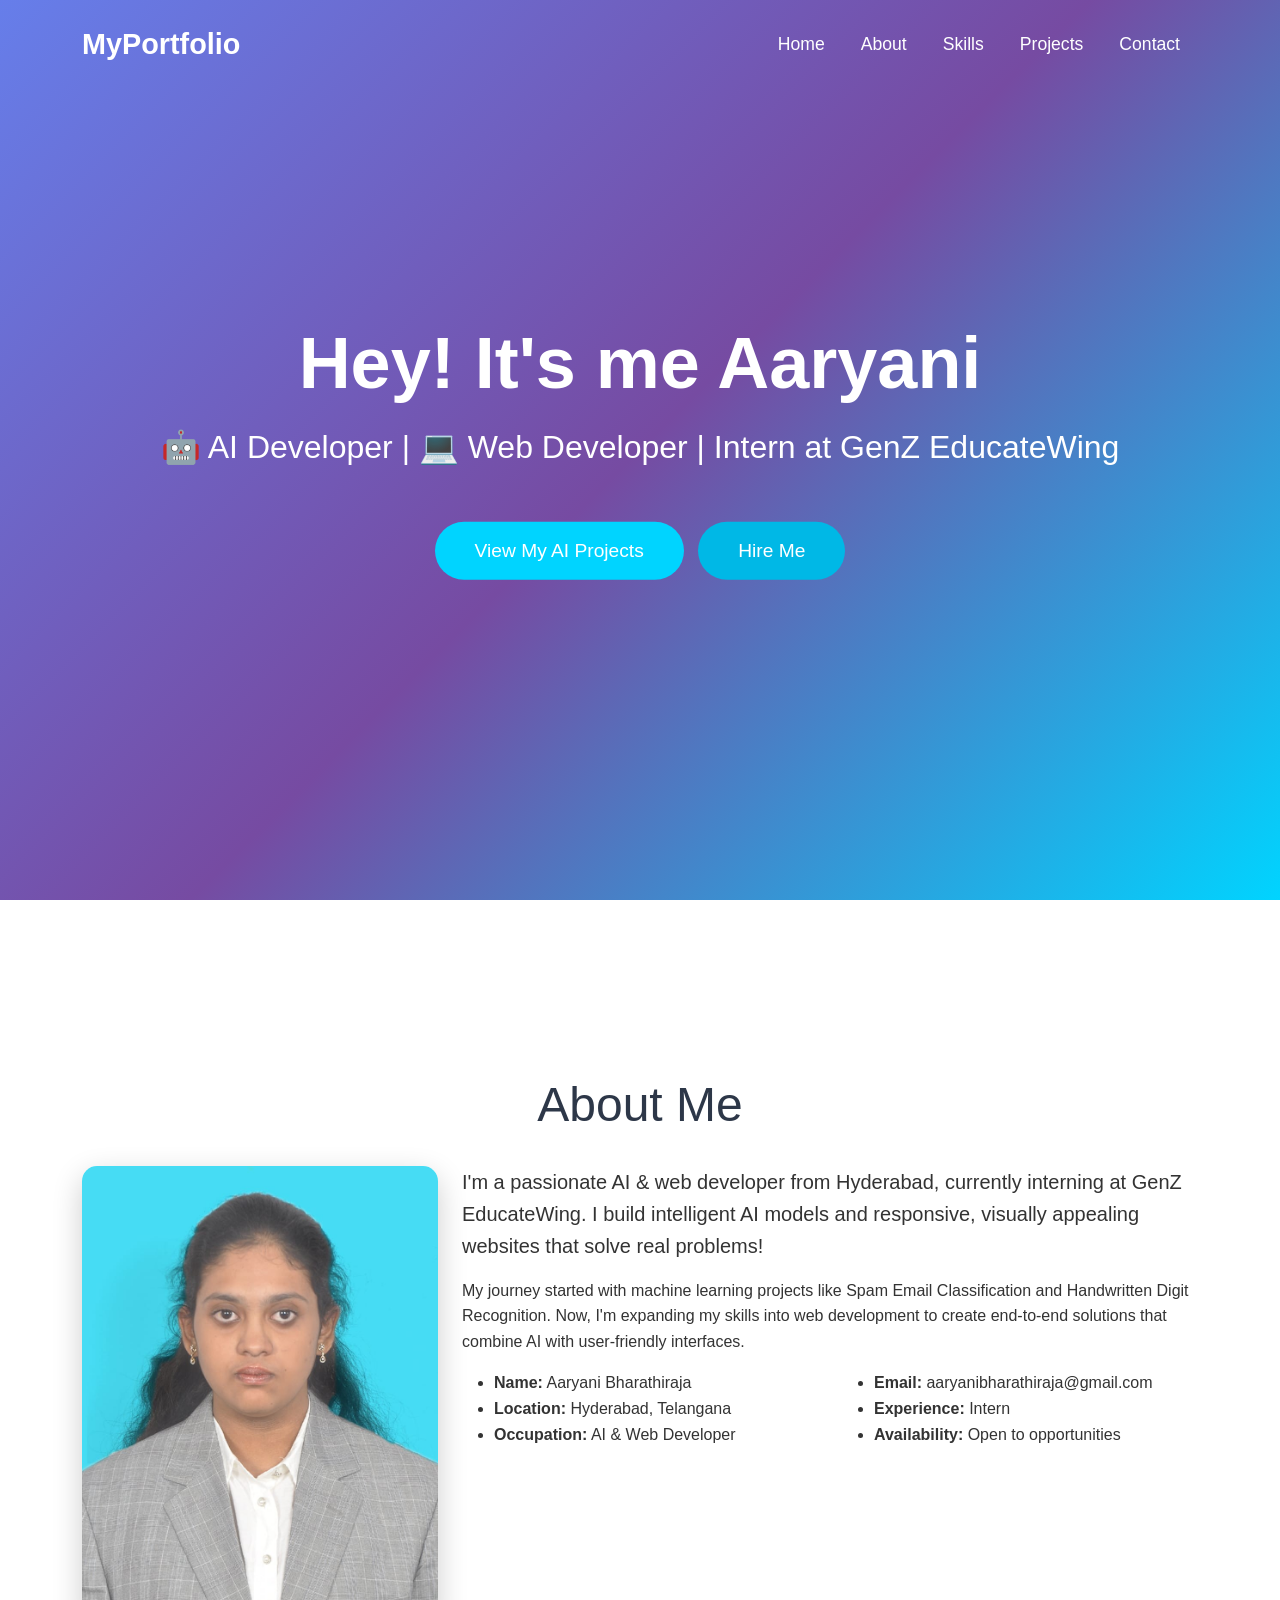
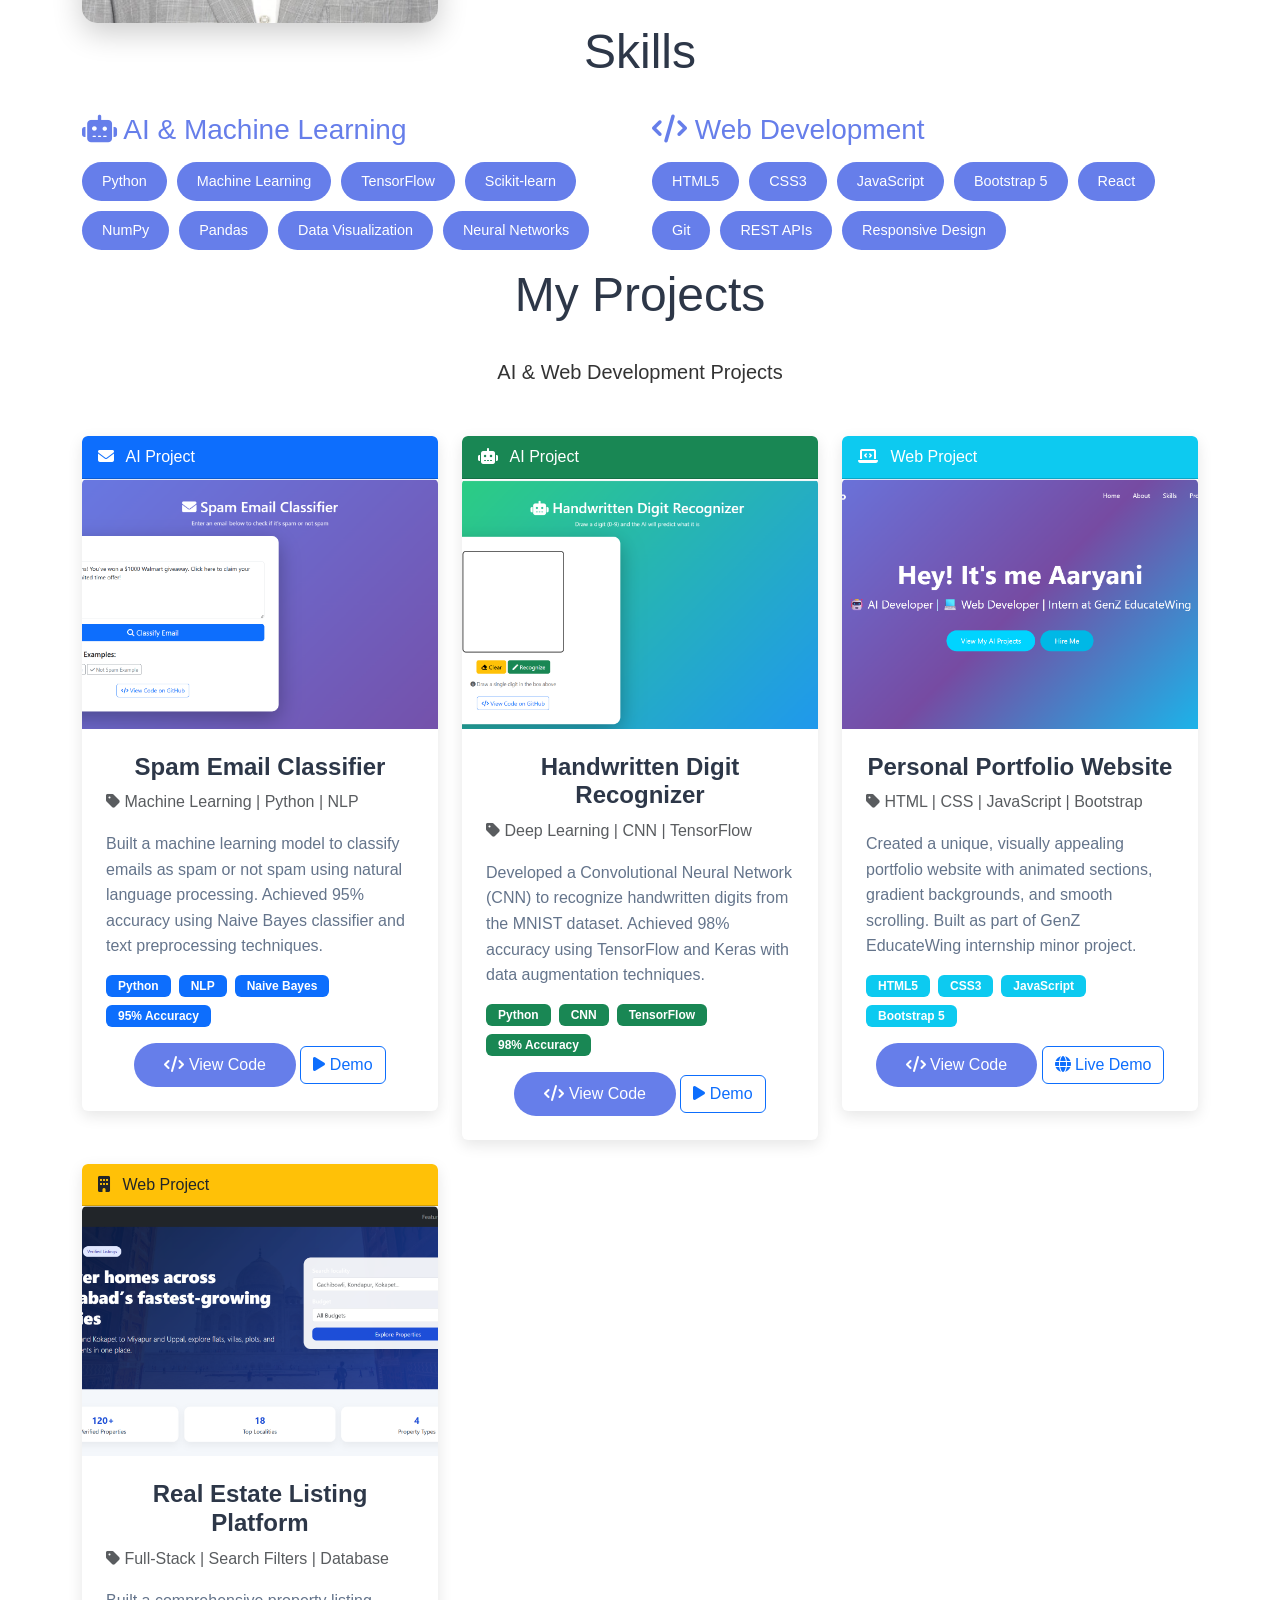
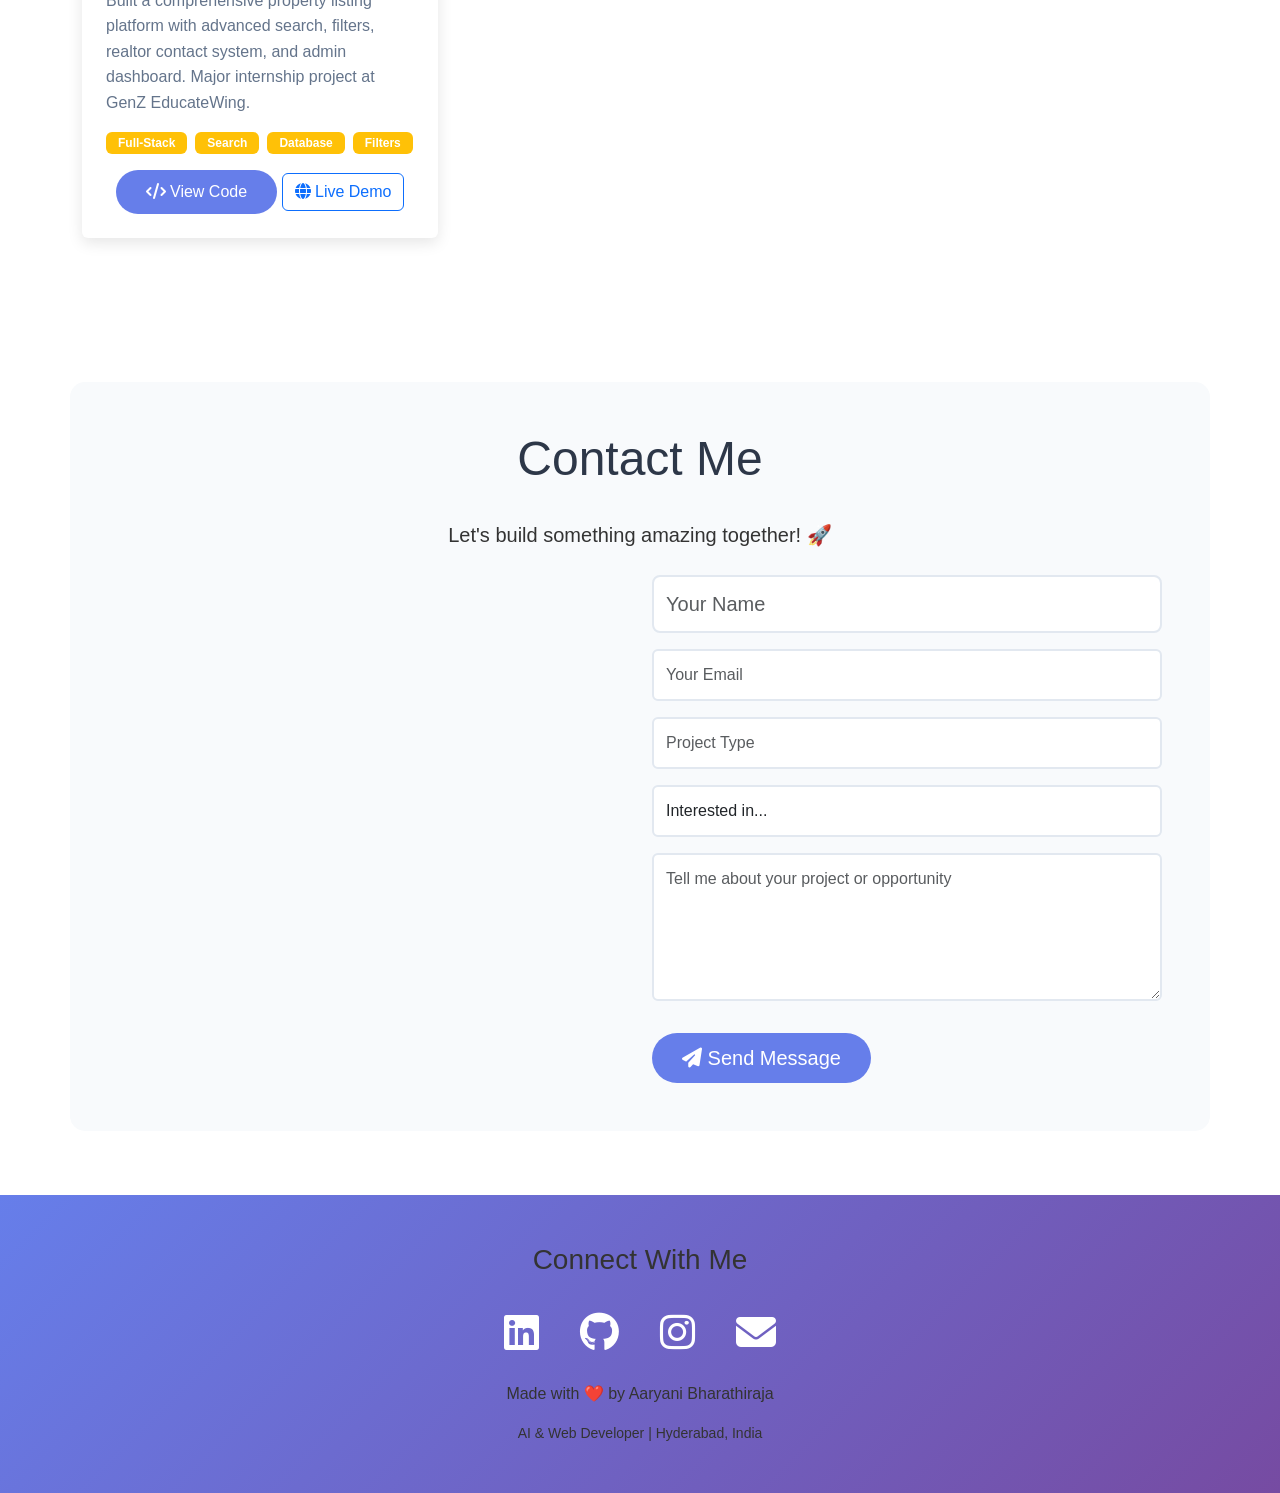
==== index.html @ ba844bdf "Initial portfolio website upload" ====
<!DOCTYPE html>
<html lang="en">
<head>
    <meta charset="UTF-8">
    <meta name="viewport" content="width=device-width, initial-scale=1.0">
    <title>Aaryani Bharathiraja | AI & Web Developer</title>
    
    <!-- Bootstrap 5 CDN -->
    <link href="https://cdn.jsdelivr.net/npm/bootstrap@5.3.0/dist/css/bootstrap.min.css" rel="stylesheet">
    
    <!-- Font Awesome -->
    <link rel="stylesheet" href="https://cdnjs.cloudflare.com/ajax/libs/font-awesome/6.4.0/css/all.min.css">
    
    <!-- Custom CSS -->
    <link rel="stylesheet" href="style.css">
</head>
<body>

    <!-- Navigation -->
    <nav class="navbar navbar-expand-lg fixed-top navbarScroll">
        <div class="container">
            <a class="navbar-brand" href="#">MyPortfolio</a>
            <button class="navbar-toggler" type="button" data-bs-toggle="collapse" data-bs-target="#navbarSupportedContent">
                <span class="navbar-toggler-icon"></span>
            </button>
            <div class="collapse navbar-collapse" id="navbarSupportedContent">
                <ul class="navbar-nav ms-auto">
                    <li class="nav-item active"><a class="nav-link" href="#home">Home</a></li>
                    <li class="nav-item"><a class="nav-link" href="#about">About</a></li>
                    <li class="nav-item"><a class="nav-link" href="#skills">Skills</a></li>
                    <li class="nav-item"><a class="nav-link" href="#projects">Projects</a></li>
                    <li class="nav-item"><a class="nav-link" href="#contact">Contact</a></li>
                </ul>
            </div>
        </div>
    </nav>

    <!-- Hero Header -->
    <section class="bgimage" id="home">
        <div class="container-fluid">
            <div class="row">
                <div class="col-lg-12 col-md-12 hero-text">
                    <h2 class="hero_title">Hey! It's me Aaryani</h2>
                    <p class="hero_desc">🤖 AI Developer | 💻 Web Developer | Intern at GenZ EducateWing</p>
                    <a href="#projects" class="btn btn-hero">View My AI Projects</a>
                    <a href="#contact" class="btn btn-hero btn-secondary" style="margin-left: 10px; background: #00b8e6;">Hire Me</a>
                </div>
            </div>
        </div>
    </section>

    <!-- About Section -->
    <section id="about">
        <div class="container mt-4 pt-4">
            <h1 class="text-center">About Me</h1>
            <div class="row mt-4">
                <div class="col-lg-4">
                    <img src="images/about.jpeg" class="imageAboutPage" alt="Aaryani">
                </div>
                <div class="col-lg-8">
                    <p class="lead">I'm a passionate AI & web developer from Hyderabad, currently interning at GenZ EducateWing. I build intelligent AI models and responsive, visually appealing websites that solve real problems!</p>
                    <p>My journey started with machine learning projects like Spam Email Classification and Handwritten Digit Recognition. Now, I'm expanding my skills into web development to create end-to-end solutions that combine AI with user-friendly interfaces.</p>
                    
                    <div class="row mt-3">
                        <div class="col-md-6">
                            <ul>
                                <li><strong>Name:</strong> Aaryani Bharathiraja</li>
                                <li><strong>Location:</strong> Hyderabad, Telangana</li>
                                <li><strong>Occupation:</strong> AI & Web Developer</li>
                            </ul>
                        </div>
                        <div class="col-md-6">
                            <ul>
                                <li><strong>Email:</strong> aaryanibharathiraja@gmail.com</li>
                                <li><strong>Experience:</strong> Intern</li>
                                <li><strong>Availability:</strong> Open to opportunities</li>
                            </ul>
                        </div>
                    </div>
                </div>
            </div>
        </div>
    </section>

    <!-- Skills Section -->
    <section id="skills">
        <div class="container">
            <h1 class="text-center">Skills</h1>
            <div class="row mt-4">
                <div class="col-lg-6">
                    <h3 class="text-primary"><i class="fas fa-robot"></i> AI & Machine Learning</h3>
                    <div class="skills-grid mt-3">
                        <span class="skill-badge">Python</span>
                        <span class="skill-badge">Machine Learning</span>
                        <span class="skill-badge">TensorFlow</span>
                        <span class="skill-badge">Scikit-learn</span>
                        <span class="skill-badge">NumPy</span>
                        <span class="skill-badge">Pandas</span>
                        <span class="skill-badge">Data Visualization</span>
                        <span class="skill-badge">Neural Networks</span>
                    </div>
                </div>
                <div class="col-lg-6">
                    <h3 class="text-primary"><i class="fas fa-code"></i> Web Development</h3>
                    <div class="skills-grid mt-3">
                        <span class="skill-badge">HTML5</span>
                        <span class="skill-badge">CSS3</span>
                        <span class="skill-badge">JavaScript</span>
                        <span class="skill-badge">Bootstrap 5</span>
                        <span class="skill-badge">React</span>
                        <span class="skill-badge">Git</span>
                        <span class="skill-badge">REST APIs</span>
                        <span class="skill-badge">Responsive Design</span>
                    </div>
                </div>
            </div>
        </div>
    </section>

    <!-- Projects Section -->
    <section id="projects">
        <div class="container mt-3">
            <h1 class="text-center">My Projects</h1>
            <p class="text-center mt-2 lead">AI & Web Development Projects</p>
            <div class="row mt-4">
                
                <!-- Project 1: Spam Email Classifier -->
                <div class="col-lg-4 mt-4">
                    <div class="card">
                        <div class="card-header bg-primary text-white">
                            <i class="fas fa-envelope"></i> AI Project
                        </div>
                        <img class="card-img-top" src="images/portfolio_image1.png" alt="Spam Classifier" style="width:100%">
                        <div class="card-body">
                            <h4 class="card-title">Spam Email Classifier</h4>
                            <p class="card-text text-muted"><i class="fas fa-tag"></i> Machine Learning | Python | NLP</p>
                            <p class="card-text">Built a machine learning model to classify emails as spam or not spam using natural language processing. Achieved 95% accuracy using Naive Bayes classifier and text preprocessing techniques.</p>
                            <div class="skill-tags mt-2">
                                <span class="badge bg-primary">Python</span>
                                <span class="badge bg-primary">NLP</span>
                                <span class="badge bg-primary">Naive Bayes</span>
                                <span class="badge bg-primary">95% Accuracy</span>
                            </div>
                            <div class="text-center mt-3">
                                <a href="https://github.com/aaryani2258/Spam-Email-Classifier-Project.git" class="btn btn-success"><i class="fas fa-code"></i> View Code</a>
                                <a href="spam-email-classifier.html" class="btn btn-outline-primary"><i class="fas fa-play"></i> Demo</a>
                            </div>
                        </div>
                    </div>
                </div>

                <!-- Project 2: Handwritten Digit Recognizer -->
                <div class="col-lg-4 mt-4">
                    <div class="card">
                        <div class="card-header bg-success text-white">
                            <i class="fas fa-robot"></i> AI Project
                        </div>
                        <img class="card-img-top" src="images/portfolio_image2.png" alt="Digit Recognizer" style="width:100%">
                        <div class="card-body">
                            <h4 class="card-title">Handwritten Digit Recognizer</h4>
                            <p class="card-text text-muted"><i class="fas fa-tag"></i> Deep Learning | CNN | TensorFlow</p>
                            <p class="card-text">Developed a Convolutional Neural Network (CNN) to recognize handwritten digits from the MNIST dataset. Achieved 98% accuracy using TensorFlow and Keras with data augmentation techniques.</p>
                            <div class="skill-tags mt-2">
                                <span class="badge bg-success">Python</span>
                                <span class="badge bg-success">CNN</span>
                                <span class="badge bg-success">TensorFlow</span>
                                <span class="badge bg-success">98% Accuracy</span>
                            </div>
                            <div class="text-center mt-3">
                                <a href="https://github.com/aaryani2258/Handwritten-Digit-Recognizer-Project.git" class="btn btn-success"><i class="fas fa-code"></i> View Code</a>
                                <a href="handwritten-digit-recognizer.html" class="btn btn-outline-primary"><i class="fas fa-play"></i> Demo</a>
                            </div>
                        </div>
                    </div>
                </div>

                <!-- Project 3: Personal Portfolio Website -->
                <div class="col-lg-4 mt-4">
                    <div class="card">
                        <div class="card-header bg-info text-white">
                            <i class="fas fa-laptop-code"></i> Web Project
                        </div>
                        <img class="card-img-top" src="images/portfolio_image3.png" alt="Portfolio" style="width:100%">
                        <div class="card-body">
                            <h4 class="card-title">Personal Portfolio Website</h4>
                            <p class="card-text text-muted"><i class="fas fa-tag"></i> HTML | CSS | JavaScript | Bootstrap</p>
                            <p class="card-text">Created a unique, visually appealing portfolio website with animated sections, gradient backgrounds, and smooth scrolling. Built as part of GenZ EducateWing internship minor project.</p>
                            <div class="skill-tags mt-2">
                                <span class="badge bg-info">HTML5</span>
                                <span class="badge bg-info">CSS3</span>
                                <span class="badge bg-info">JavaScript</span>
                                <span class="badge bg-info">Bootstrap 5</span>
                            </div>
                            <div class="text-center mt-3">
                                <a href="#" class="btn btn-success"><i class="fas fa-code"></i> View Code</a>
                                <a href="#" class="btn btn-outline-primary"><i class="fas fa-globe"></i> Live Demo</a>
                            </div>
                        </div>
                    </div>
                </div>

                <!-- Project 4: Real Estate Listing Platform -->
                <div class="col-lg-4 mt-4">
                    <div class="card">
                        <div class="card-header bg-warning text-dark">
                            <i class="fas fa-building"></i> Web Project
                        </div>
                        <img class="card-img-top" src="images/portfolio_image4.png" alt="Real Estate" style="width:100%">
                        <div class="card-body">
                            <h4 class="card-title">Real Estate Listing Platform</h4>
                            <p class="card-text text-muted"><i class="fas fa-tag"></i> Full-Stack | Search Filters | Database</p>
                            <p class="card-text">Built a comprehensive property listing platform with advanced search, filters, realtor contact system, and admin dashboard. Major internship project at GenZ EducateWing.</p>
                            <div class="skill-tags mt-2">
                                <span class="badge bg-warning">Full-Stack</span>
                                <span class="badge bg-warning">Search</span>
                                <span class="badge bg-warning">Database</span>
                                <span class="badge bg-warning">Filters</span>
                            </div>
                            <div class="text-center mt-3">
                                <a href="#" class="btn btn-success"><i class="fas fa-code"></i> View Code</a>
                                <a href="real_estate.html" class="btn btn-outline-primary"><i class="fas fa-globe"></i> Live Demo</a>
                            </div>
                        </div>
                    </div>
                </div>

            </div>
        </div>
    </section>

    <!-- Contact Section -->
    <section id="contact">
        <div class="container mt-3 contactContent">
            <h1 class="text-center">Contact Me</h1>
            <p class="text-center lead mt-2">Let's build something amazing together! 🚀</p>
            <div class="row mt-4">
                <div class="col-lg-6">
                    <div style="max-width:100%;overflow:hidden;width:500px;height:500px;">
                        <iframe src="https://www.google.com/maps/embed?pb=!1m18!1m12!1m3!1d3804.467377782212!2d78.25734727463015!3d17.532920898597354!2m3!1f0!2f0!3f0!3m2!1i1024!2i768!4f13.1!3m3!1m2!1s0x3bcbf3006ad72913%3A0x1ff0c7940c958792!2sAnmol%20Alpine%20Square!5e0!3m2!1sen!2sin!4v1781377056651!5m2!1sen!2sin" width="600" height="450" style="border:0;" allowfullscreen="" loading="lazy" referrerpolicy="no-referrer-when-downgrade"></iframe>
                    </div>
                </div>
                <div class="col-lg-6">
                    <form id="contactForm">
                        <input type="text" class="form-control form-control-lg" placeholder="Your Name" required>
                        <input type="email" class="form-control mt-3" placeholder="Your Email" required>
                        <input type="text" class="form-control mt-3" placeholder="Project Type" required>
                        <select class="form-control mt-3">
                            <option value="">Interested in...</option>
                            <option value="ai">AI/Machine Learning Project</option>
                            <option value="web">Web Development</option>
                            <option value="both">Both AI + Web</option>
                            <option value="internship">Internship Opportunity</option>
                            <option value="fulltime">Full-time Role</option>
                        </select>
                        <div class="mb-3 mt-3">
                            <textarea class="form-control" rows="5" placeholder="Tell me about your project or opportunity" required></textarea>
                        </div>
                        <button type="submit" class="btn btn-success mt-3 btn-lg"><i class="fas fa-paper-plane"></i> Send Message</button>
                    </form>
                </div>
            </div>
        </div>
    </section>

    <!-- Footer -->
    <footer id="footer">
        <div class="container-fluid">
            <div class="text-center mt-3">
                <h3>Connect With Me</h3>
                <div class="social-icons mt-4">
                    <a href="https://linkedin.com/in/aaryani-bharathiraja-08580137a" target="_blank" title="LinkedIn"><i class="fab fa-linkedin"></i></a>
                    <a href="https://github.com/aaryani2258" target="_blank" title="GitHub"><i class="fab fa-github"></i></a>
                    <a href="https://www.instagram.com" target="_blank" title="Instagram"><i class="fab fa-instagram"></i></a>
                    <a href="mailto:aaryanibharathiraja@gmail.com" title="Email"><i class="fas fa-envelope"></i></a>
                </div>
                <p class="mt-3">Made with ❤️ by Aaryani Bharathiraja</p>
                <p class="small">AI & Web Developer | Hyderabad, India</p>
            </div>
        </div>
    </footer>

    <!-- Bootstrap JS -->
    <script src="https://cdn.jsdelivr.net/npm/bootstrap@5.3.0/dist/js/bootstrap.bundle.min.js"></script>
    <!-- Custom JS -->
    <script src="script.js"></script>
</body>
</html>
---- style.css ----
/* ===== Global Styles ===== */
* {
    margin: 0;
    padding: 0;
    box-sizing: border-box;
}

body {
    font-family: 'Segoe UI', Tahoma, Geneva, Verdana, sans-serif;
    line-height: 1.6;
    color: #333;
}

/* ===== Navigation ===== */
.navbarScroll {
    padding: 1rem 0;
    background: transparent;
    transition: all 0.3s ease;
}

.navbarScroll.navbarDark {
    background-color: black;
    padding: 0.5rem 0;
}

.navbar-brand {
    font-size: 1.8rem;
    font-weight: bold;
    color: white;
}

.nav-link {
    color: white !important;
    font-size: 1.1rem;
    margin: 0 10px;
    transition: color 0.3s ease;
}

.nav-link:hover {
    color: #00d4ff !important;
}

/* ===== Hero Section ===== */
.bgimage {
    height: 100vh;
    background: linear-gradient(135deg, #667eea 0%, #764ba2 100%);
    background-size: cover;
    position: relative;
    animation: fadeIn 1s ease-in;
}

@keyframes fadeIn {
    from { opacity: 0; }
    to { opacity: 1; }
}

.hero-text {
    text-align: center;
    position: absolute;
    top: 50%;
    left: 50%;
    transform: translate(-50%, -50%);
    color: white;
}

.hero_title {
    font-size: 4.5rem;
    font-weight: 700;
    animation: slideInUp 0.8s ease-out;
}

.hero_desc {
    font-size: 2rem;
    margin-top: 1rem;
    animation: slideInUp 1s ease-out;
}

@keyframes slideInUp {
    from {
        opacity: 0;
        transform: translateY(30px);
    }
    to {
        opacity: 1;
        transform: translateY(0);
    }
}

.btn-hero {
    margin-top: 2rem;
    padding: 15px 40px;
    font-size: 1.2rem;
    background: #00d4ff;
    color: white;
    border: none;
    border-radius: 50px;
    transition: all 0.3s ease;
}

.btn-hero:hover {
    background: #00b8e6;
    transform: scale(1.05);
}

/* ===== Section Spacing ===== */
#about, #services, #portfolio, #contact {
    margin-top: 4rem;
    padding-top: 4rem;
}

#contact {
    padding-bottom: 4rem;
}

h1 {
    font-size: 3rem;
    color: #2d3748;
    margin-bottom: 2rem;
}

/* ===== About Section ===== */
.imageAboutPage {
    width: 100%;
    border-radius: 15px;
    box-shadow: 0 10px 30px rgba(0,0,0,0.2);
}

.skills-grid {
    display: flex;
    gap: 10px;
    flex-wrap: wrap;
}

.skill-badge {
    background: #667eea;
    color: white;
    padding: 8px 20px;
    border-radius: 25px;
    font-size: 0.9rem;
    transition: transform 0.3s ease;
}

.skill-badge:hover {
    transform: scale(1.1);
    background: #764ba2;
}

/* ===== Services Section ===== */
.servicesText.card {
    height: 280px;
    cursor: pointer;
    border: none;
    box-shadow: 0 5px 15px rgba(0,0,0,0.1);
    transition: all 0.3s ease;
}

.servicesText:hover {
    border: 2px solid #667eea;
    transform: translateY(-10px);
}

.servicesIcon {
    font-size: 48px;
    text-align: center;
    width: 100%;
    color: #667eea;
    transition: color 0.3s ease;
}

.card:hover .servicesIcon {
    color: #00d4ff;
}

.card-title {
    text-align: center;
    font-weight: 600;
}

/* ===== Portfolio Section ===== */
.card {
    border: none;
    box-shadow: 0 5px 15px rgba(0,0,0,0.1);
    transition: all 0.3s ease;
    overflow: hidden;
}

.card:hover {
    transform: translateY(-10px);
    box-shadow: 0 15px 30px rgba(0,0,0,0.2);
}

.card-img-top {
    height: 250px;
    object-fit: cover;
}

.card-body {
    padding: 1.5rem;
}

.card-title {
    font-weight: 600;
    color: #2d3748;
}

.card-text {
    color: #64748b;
}

.btn-success {
    background: #667eea;
    border: none;
    padding: 10px 30px;
    border-radius: 25px;
    transition: all 0.3s ease;
}

.btn-success:hover {
    background: #764ba2;
    transform: scale(1.05);
}

/* ===== Contact Section ===== */
.contactContent {
    background: #f8fafc;
    padding: 3rem;
    border-radius: 15px;
}

.form-control {
    border: 2px solid #e2e8f0;
    padding: 12px;
}

.form-control:focus {
    border-color: #667eea;
    box-shadow: 0 0 0 3px rgba(102,126,234,0.1);
}

/* ===== Footer ===== */
#footer {
    background: linear-gradient(135deg, #667eea 0%, #764ba2 100%);
    padding: 2rem 0;
}

.social-icons {
    font-size: 40px;
}

.social-icons a {
    color: white;
    margin: 0 15px;
    transition: all 0.3s ease;
}

.social-icons a:hover {
    color: #00d4ff;
    transform: scale(1.2);
}

/* ===== Responsive Design ===== */
@media (max-width: 768px) {
    .hero_title {
        font-size: 2.5rem;
    }
    
    .hero_desc {
        font-size: 1.2rem;
    }
    
    h1 {
        font-size: 2rem;
    }
    
    .col-lg-4, .col-lg-6 {
        margin-bottom: 2rem;
    }
}
/* Add AI-themed gradient */
.bgimage {
    background: linear-gradient(135deg, #667eea 0%, #764ba2 50%, #00d4ff 100%);
    background-size: cover;
    position: relative;
    animation: fadeIn 1s ease-in;
}

/* Skill tags styling */
.skill-tags {
    display: flex;
    gap: 8px;
    flex-wrap: wrap;
}

.skill-tags .badge {
    font-size: 0.75rem;
    padding: 5px 12px;
}

/* Card header icons */
.card-header i {
    margin-right: 8px;
}

/* Update section colors for AI theme */
#skills .text-primary {
    color: #667eea !important;
}

/* Add hover effect for AI project cards */
#projects .card:hover .card-header {
    transform: scale(1.02);
}
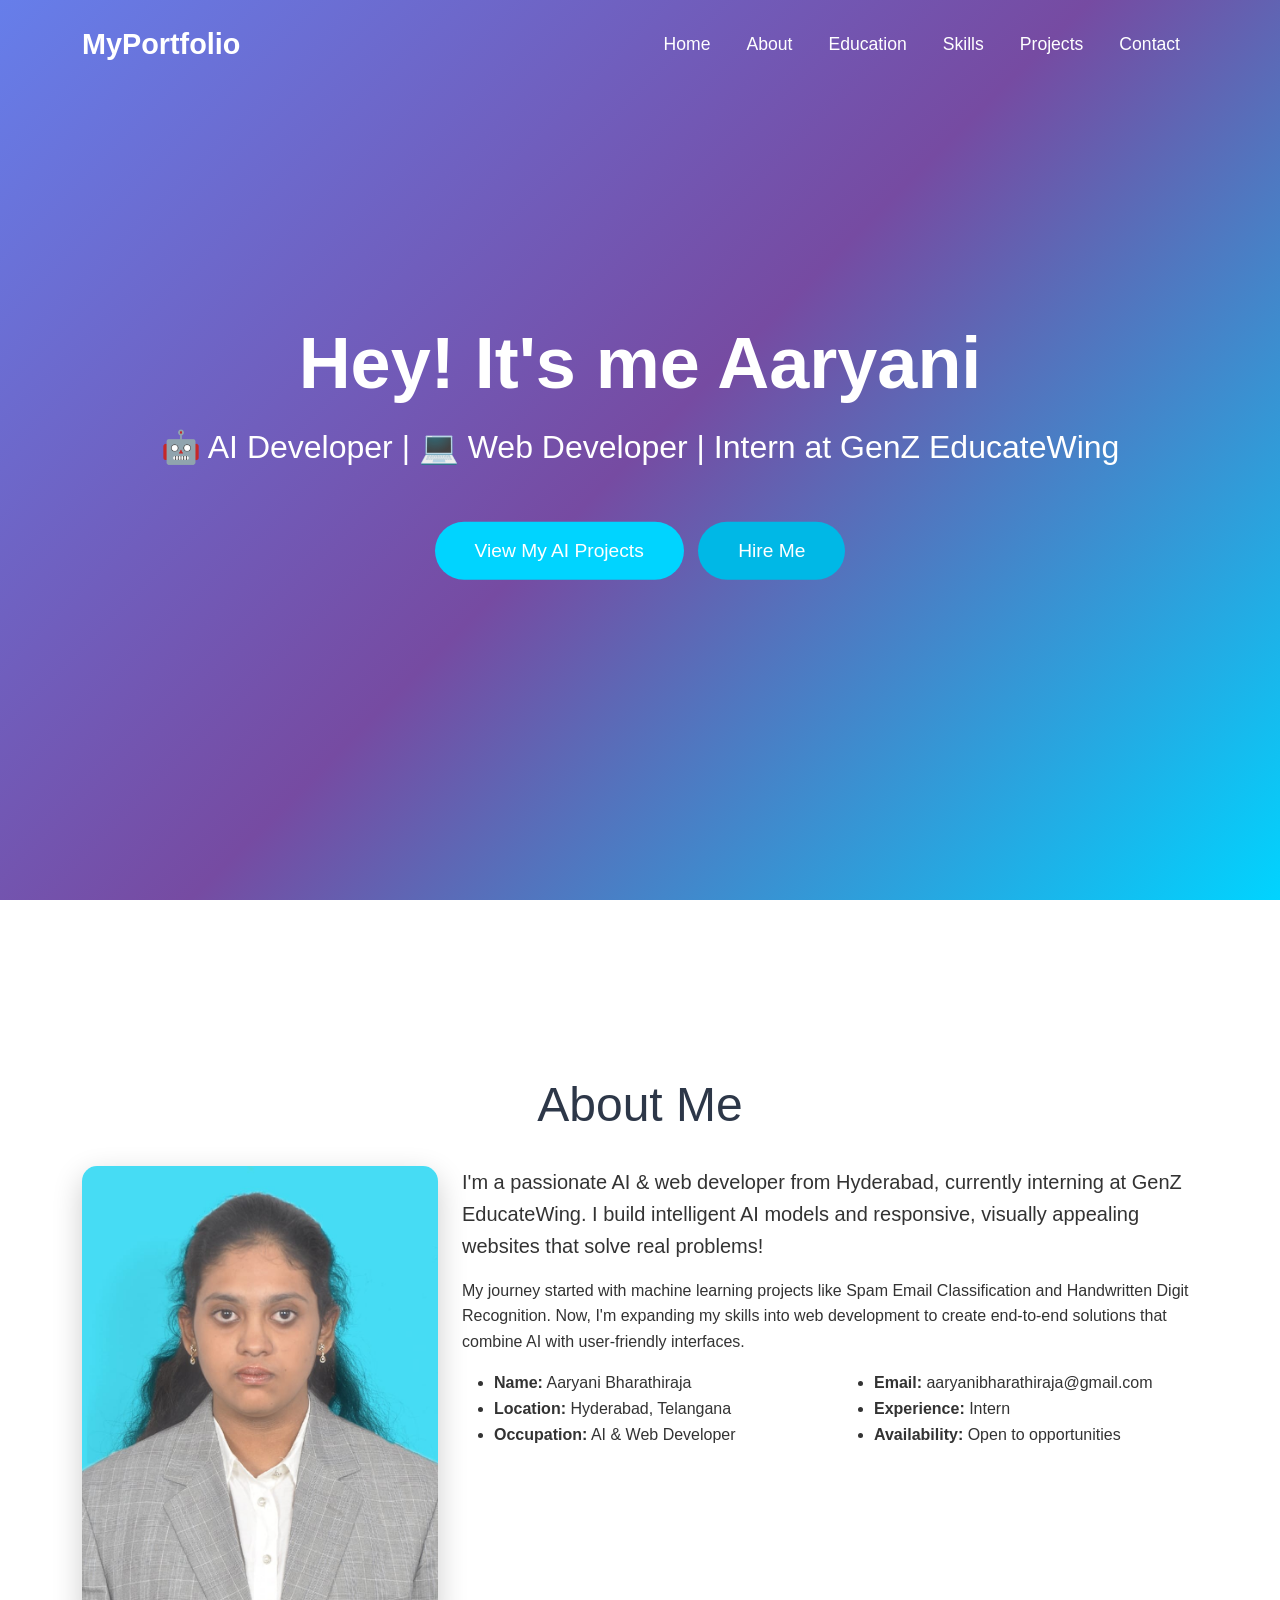
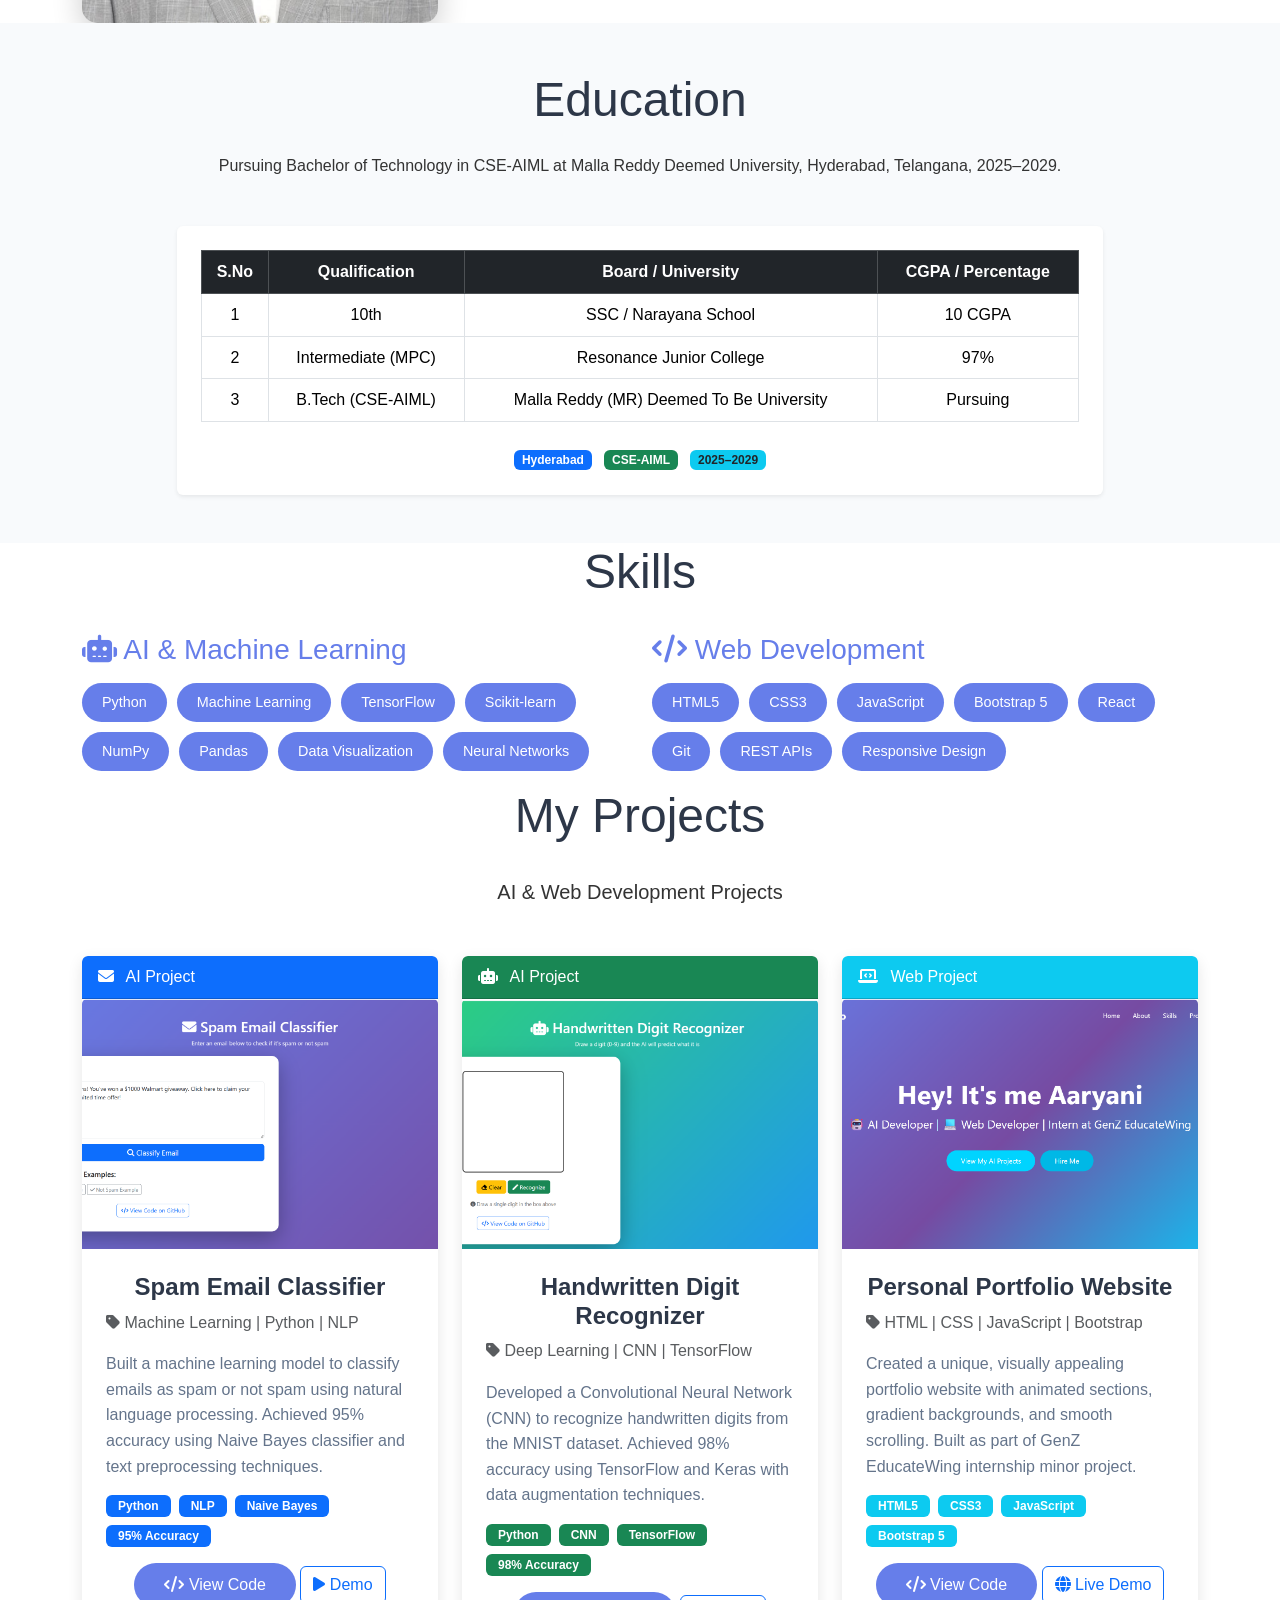
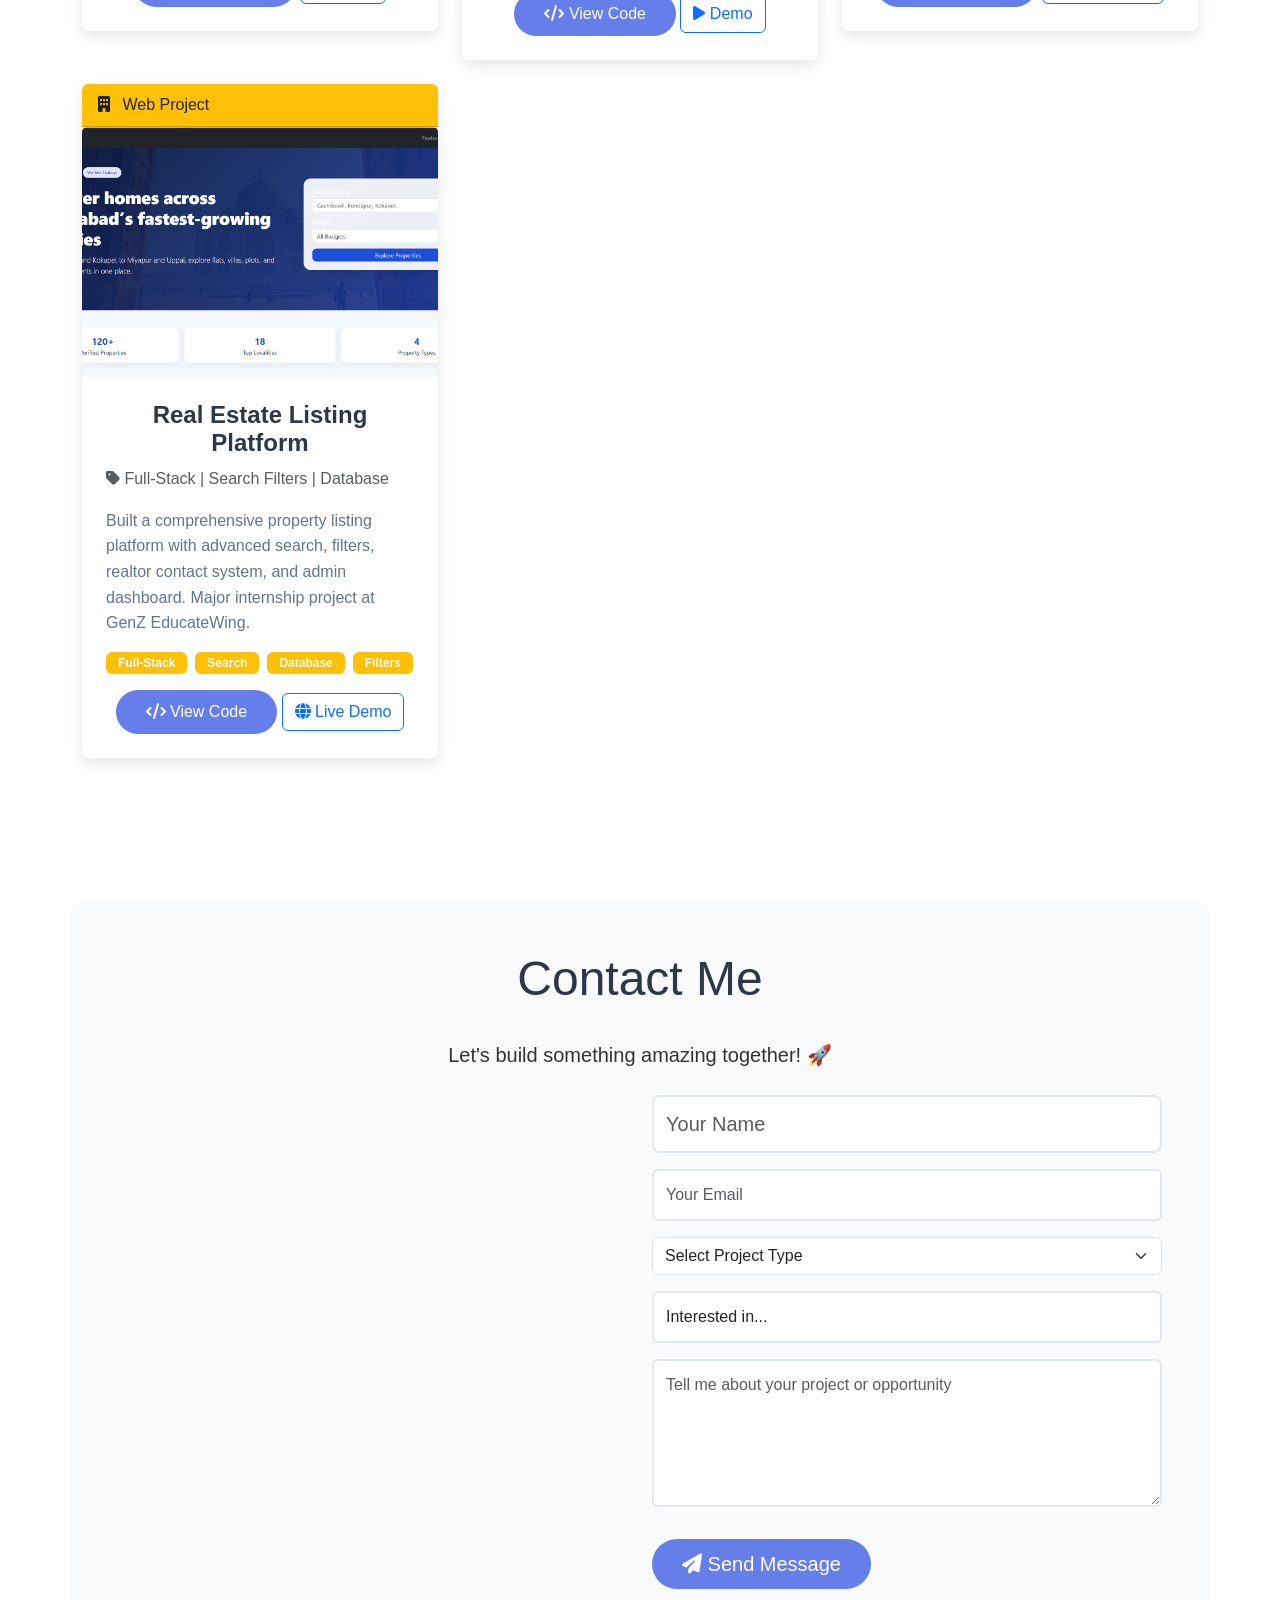
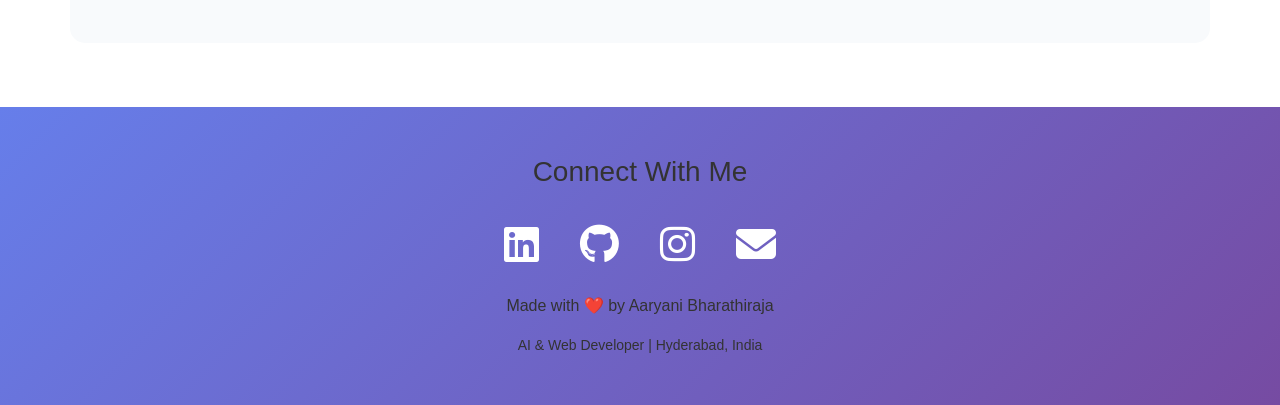
==== commit 10bb8b88: "Initial portfolio upload" ====
--- a/index.html
+++ b/index.html
@@ -27,6 +27,7 @@
                 <ul class="navbar-nav ms-auto">
                     <li class="nav-item active"><a class="nav-link" href="#home">Home</a></li>
                     <li class="nav-item"><a class="nav-link" href="#about">About</a></li>
+                    <li class="nav-item"><a class="nav-link" href="#education">Education</a></li>
                     <li class="nav-item"><a class="nav-link" href="#skills">Skills</a></li>
                     <li class="nav-item"><a class="nav-link" href="#projects">Projects</a></li>
                     <li class="nav-item"><a class="nav-link" href="#contact">Contact</a></li>
@@ -80,6 +81,64 @@
                 </div>
             </div>
         </div>
+    </section>
+
+    <!--Education Section -->
+    <section id="education" class="py-5">
+        <div class="container">
+            <h1 class="text-center mb-4">Education</h1>
+            <p class="text-center mb-5">
+                Pursuing Bachelor of Technology in CSE-AIML at Malla Reddy Deemed University, Hyderabad, Telangana, 2025–2029.
+            </p>
+
+        <div class="row justify-content-center">
+          <div class="col-lg-10">
+            <div class="card shadow-sm border-0">
+              <div class="card-body p-4">
+                <div class="table-responsive">
+                    <table class="table table-bordered align-middle text-center">
+                        <thead class="table-dark">
+                          <tr>
+                            <th>S.No</th>
+                            <th>Qualification</th>
+                            <th>Board / University</th>
+                            <th>CGPA / Percentage</th>
+                          </tr>
+                        </thead>
+                        <tbody>
+                          <tr>
+                            <td>1</td>
+                            <td>10th</td>
+                            <td>SSC / Narayana School</td>
+                            <td>10 CGPA</td>
+                          </tr>
+                          <tr>
+                            <td>2</td>
+                            <td>Intermediate (MPC)</td>
+                            <td>Resonance Junior College</td>
+                            <td>97%</td>
+                          </tr>
+                          <tr>
+                            <td>3</td>
+                            <td>B.Tech (CSE-AIML)</td>
+                            <td>Malla Reddy (MR) Deemed To Be University</td>
+                            <td>Pursuing</td>
+                          </tr>
+                        </tbody>
+                    </table>
+                </div>
+
+                <div class="mt-4 text-center">
+                    <span class="badge bg-primary me-2">Hyderabad</span>
+                    <span class="badge bg-success me-2">CSE-AIML</span>
+                    <span class="badge bg-info text-dark">2025–2029</span>
+                </div>
+              </div>
+            </div>
+          </div>
+        </div>
+      </div>
+     </div>
     </section>
 
     <!-- Skills Section -->
@@ -143,7 +202,7 @@
                             </div>
                             <div class="text-center mt-3">
                                 <a href="https://github.com/aaryani2258/Spam-Email-Classifier-Project.git" class="btn btn-success"><i class="fas fa-code"></i> View Code</a>
-                                <a href="spam-email-classifier.html" class="btn btn-outline-primary"><i class="fas fa-play"></i> Demo</a>
+                                <a href="https://aaryani2258.github.io/my_portfolio_project/spam-email-classifier.html" class="btn btn-outline-primary"><i class="fas fa-play"></i> Demo</a>
                             </div>
                         </div>
                     </div>
@@ -168,7 +227,7 @@
                             </div>
                             <div class="text-center mt-3">
                                 <a href="https://github.com/aaryani2258/Handwritten-Digit-Recognizer-Project.git" class="btn btn-success"><i class="fas fa-code"></i> View Code</a>
-                                <a href="handwritten-digit-recognizer.html" class="btn btn-outline-primary"><i class="fas fa-play"></i> Demo</a>
+                                <a href="https://aaryani2258.github.io/my_portfolio_project/handwritten-digit-recognizer.html" class="btn btn-outline-primary"><i class="fas fa-play"></i> Demo</a>
                             </div>
                         </div>
                     </div>
@@ -192,8 +251,8 @@
                                 <span class="badge bg-info">Bootstrap 5</span>
                             </div>
                             <div class="text-center mt-3">
-                                <a href="#" class="btn btn-success"><i class="fas fa-code"></i> View Code</a>
-                                <a href="#" class="btn btn-outline-primary"><i class="fas fa-globe"></i> Live Demo</a>
+                                <a href="https://github.com/aaryani2258/my_portfolio_project.git" class="btn btn-success"><i class="fas fa-code"></i> View Code</a>
+                                <a href="https://aaryani2258.github.io/my_portfolio_project/" class="btn btn-outline-primary"><i class="fas fa-globe"></i> Live Demo</a>
                             </div>
                         </div>
                     </div>
@@ -218,7 +277,7 @@
                             </div>
                             <div class="text-center mt-3">
                                 <a href="#" class="btn btn-success"><i class="fas fa-code"></i> View Code</a>
-                                <a href="real_estate.html" class="btn btn-outline-primary"><i class="fas fa-globe"></i> Live Demo</a>
+                                <a href="https://aaryani2258.github.io/my_portfolio_project/real_estate.html" class="btn btn-outline-primary"><i class="fas fa-globe"></i> Live Demo</a>
                             </div>
                         </div>
                     </div>
@@ -240,11 +299,20 @@
                     </div>
                 </div>
                 <div class="col-lg-6">
-                    <form id="contactForm">
+                    <form action="https://formspree.io/f/mkoakokr" method="POST" id="contactForm">
                         <input type="text" class="form-control form-control-lg" placeholder="Your Name" required>
                         <input type="email" class="form-control mt-3" placeholder="Your Email" required>
-                        <input type="text" class="form-control mt-3" placeholder="Project Type" required>
-                        <select class="form-control mt-3">
+                        <select class="form-select mt-3" name="projectType" required>
+                            <option value="" selected disabled>Select Project Type</option>
+                            <option value="Web Development">Web Development</option>
+                            <option value="Machine Learning">Machine Learning</option>
+                            <option value="Data Science">Data Science</option>
+                            <option value="AI Application">AI Application</option>
+                            <option value="Portfolio Website">Portfolio Website</option>
+                            <option value="Mobile App">Mobile App</option>
+                            <option value="Other">Other</option>
+                        </select>
+                        <select class="form-control mt-3" name="interest" required>
                             <option value="">Interested in...</option>
                             <option value="ai">AI/Machine Learning Project</option>
                             <option value="web">Web Development</option>
--- a/style.css
+++ b/style.css
@@ -47,6 +47,12 @@
     background-size: cover;
     position: relative;
     animation: fadeIn 1s ease-in;
+    background-image: linear-gradient(rgba(0,0,0,0.5), rgba(0,0,0,0.5)), url("images/heroImage.png");
+    background-position: center;
+    background-repeat: no-repeat;
+    background-size: cover;
+    height: 100vh;
+
 }
 
 @keyframes fadeIn {
@@ -145,6 +151,20 @@
     background: #764ba2;
 }
 
+/* ===== Education Section ===== */
+
+#education {
+    background: #f8fafc;
+}
+
+#education .table {
+    margin-bottom: 0;
+}
+
+#education .table th {
+    vertical-align: middle;
+}
+
 /* ===== Services Section ===== */
 .servicesText.card {
     height: 280px;
